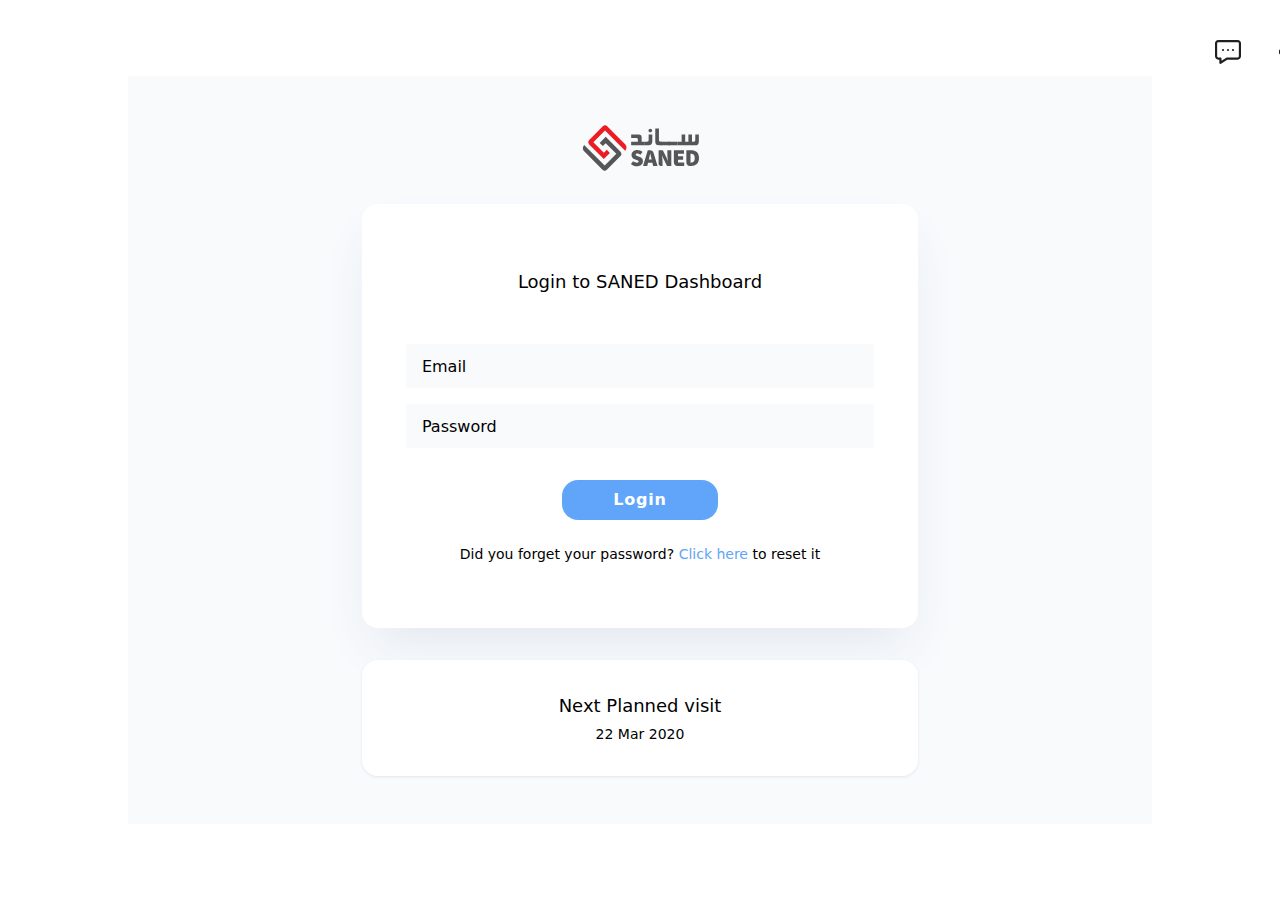
==== login.html @ cef9ca02 "first push" ====
<!DOCTYPE html>
<html lang="en">

<head>
  <meta name="description" content="Webpage description goes here" />
  <meta charset="utf-8">
  <title>SANED</title>
  <meta name="viewport" content="width=device-width, initial-scale=1">
  <meta name="author" content="">
  <link rel="stylesheet" href="css/styles.css">
  <script src=""></script>
</head>

<body>
  <main class="h-screen w-full">
    <div class="absolute sm:inset-8 top-2 right-2 container text-right flex justify-end sm:gap-6 gap-4 h-max">
        <div>
          <a href="#" class="hover:shadow hover:bg-slate-100 rounded-full w-10 h-10 flex items-center justify-center transition-all duration-200 group">
            <img src="./assets/images/ic-chat.svg" class="w-8 h-8 group-hover:w-7 transition-all duration-200"/>
          </a>
        </div>
        <div>
          <a href="#" class="hover:shadow hover:bg-slate-100 rounded-full w-10 h-10 flex items-center justify-center transition-all duration-200 group">
            <img src="./assets/images/ic-settings.svg" class="w-8 h-8 group-hover:w-7 transition-all duration-200"/>
          </a>
        </div>
    </div>
    <div class="flex items-center justify-center h-full">
      <div class="max-w-5xl container m-auto">
        <div class="bg-slate-50 sm:p-12 flex flex-col items-center justify-center sm:mt-0 py-16">
            <div>
              <img src="./assets/images/logo.svg" class="h-12 m-auto"/>
            </div>
            <div class="shadow-2xl shadow-slate-200 lg:w-[60%] w-[85%] rounded-2xl sm:px-8 px-4 py-16 mt-8 bg-white">
                <div class="text-center">
                  <h4 class="font-light text-lg">Login to SANED Dashboard</h4>
                </div>
                <div class="mt-12 w-[95%] m-auto">
                <div class="mb-4">
                  <input type="email" required placeholder="Email" class="w-full bg-gray-50 hover:bg-gray-100 transition-all duration-100 py-2 px-4 h-11 text-black placeholder:text-black" />
                </div>
                <div class="mb-4">
                  <input type="email" required placeholder="Password" class="w-full bg-gray-50 hover:bg-gray-100 transition-all duration-100 py-2 px-4 h-11 text-black placeholder:text-black" />
                </div>
                <div class="mt-8 text-center">
                  <button class="bg-blue-400 hover:bg-blue-500 transition-all duration-100 text-white font-semibold tracking-wider py-2 px-4 w-[156px] rounded-2xl">
                    Login
                  </button>
                </div>
                <div class="text-center mt-6">
                  <p class="font-light text-sm">Did you forget your password? <a href="" class="text-blue-400 font-normal hover:underline transition-all duration-100">Click here</a> to reset it</p>
                </div>
              </div>
            </div>
            <div class="shadow shadow-slate-200 lg:w-[60%] w-[80%] rounded-2xl p-8 mt-8 bg-white text-center">
                <h2 class="text-lg font-medium">Next Planned visit</h2>
                <p class="text-sm font-light mt-1">22 Mar 2020</p>
            </div>
        </div>
      </div>
    </div>
</main>

<script>
</script>

</body>
</html>
---- css/styles.css ----
/*
! tailwindcss v3.3.3 | MIT License | https://tailwindcss.com
*/

/*
1. Prevent padding and border from affecting element width. (https://github.com/mozdevs/cssremedy/issues/4)
2. Allow adding a border to an element by just adding a border-width. (https://github.com/tailwindcss/tailwindcss/pull/116)
*/

*,
::before,
::after {
  box-sizing: border-box;
  /* 1 */
  border-width: 0;
  /* 2 */
  border-style: solid;
  /* 2 */
  border-color: #e5e7eb;
  /* 2 */
}

::before,
::after {
  --tw-content: '';
}

/*
1. Use a consistent sensible line-height in all browsers.
2. Prevent adjustments of font size after orientation changes in iOS.
3. Use a more readable tab size.
4. Use the user's configured `sans` font-family by default.
5. Use the user's configured `sans` font-feature-settings by default.
6. Use the user's configured `sans` font-variation-settings by default.
*/

html {
  line-height: 1.5;
  /* 1 */
  -webkit-text-size-adjust: 100%;
  /* 2 */
  -moz-tab-size: 4;
  /* 3 */
  -o-tab-size: 4;
     tab-size: 4;
  /* 3 */
  font-family: ui-sans-serif, system-ui, -apple-system, BlinkMacSystemFont, "Segoe UI", Roboto, "Helvetica Neue", Arial, "Noto Sans", sans-serif, "Apple Color Emoji", "Segoe UI Emoji", "Segoe UI Symbol", "Noto Color Emoji";
  /* 4 */
  font-feature-settings: normal;
  /* 5 */
  font-variation-settings: normal;
  /* 6 */
}

/*
1. Remove the margin in all browsers.
2. Inherit line-height from `html` so users can set them as a class directly on the `html` element.
*/

body {
  margin: 0;
  /* 1 */
  line-height: inherit;
  /* 2 */
}

/*
1. Add the correct height in Firefox.
2. Correct the inheritance of border color in Firefox. (https://bugzilla.mozilla.org/show_bug.cgi?id=190655)
3. Ensure horizontal rules are visible by default.
*/

hr {
  height: 0;
  /* 1 */
  color: inherit;
  /* 2 */
  border-top-width: 1px;
  /* 3 */
}

/*
Add the correct text decoration in Chrome, Edge, and Safari.
*/

abbr:where([title]) {
  -webkit-text-decoration: underline dotted;
          text-decoration: underline dotted;
}

/*
Remove the default font size and weight for headings.
*/

h1,
h2,
h3,
h4,
h5,
h6 {
  font-size: inherit;
  font-weight: inherit;
}

/*
Reset links to optimize for opt-in styling instead of opt-out.
*/

a {
  color: inherit;
  text-decoration: inherit;
}

/*
Add the correct font weight in Edge and Safari.
*/

b,
strong {
  font-weight: bolder;
}

/*
1. Use the user's configured `mono` font family by default.
2. Correct the odd `em` font sizing in all browsers.
*/

code,
kbd,
samp,
pre {
  font-family: ui-monospace, SFMono-Regular, Menlo, Monaco, Consolas, "Liberation Mono", "Courier New", monospace;
  /* 1 */
  font-size: 1em;
  /* 2 */
}

/*
Add the correct font size in all browsers.
*/

small {
  font-size: 80%;
}

/*
Prevent `sub` and `sup` elements from affecting the line height in all browsers.
*/

sub,
sup {
  font-size: 75%;
  line-height: 0;
  position: relative;
  vertical-align: baseline;
}

sub {
  bottom: -0.25em;
}

sup {
  top: -0.5em;
}

/*
1. Remove text indentation from table contents in Chrome and Safari. (https://bugs.chromium.org/p/chromium/issues/detail?id=999088, https://bugs.webkit.org/show_bug.cgi?id=201297)
2. Correct table border color inheritance in all Chrome and Safari. (https://bugs.chromium.org/p/chromium/issues/detail?id=935729, https://bugs.webkit.org/show_bug.cgi?id=195016)
3. Remove gaps between table borders by default.
*/

table {
  text-indent: 0;
  /* 1 */
  border-color: inherit;
  /* 2 */
  border-collapse: collapse;
  /* 3 */
}

/*
1. Change the font styles in all browsers.
2. Remove the margin in Firefox and Safari.
3. Remove default padding in all browsers.
*/

button,
input,
optgroup,
select,
textarea {
  font-family: inherit;
  /* 1 */
  font-feature-settings: inherit;
  /* 1 */
  font-variation-settings: inherit;
  /* 1 */
  font-size: 100%;
  /* 1 */
  font-weight: inherit;
  /* 1 */
  line-height: inherit;
  /* 1 */
  color: inherit;
  /* 1 */
  margin: 0;
  /* 2 */
  padding: 0;
  /* 3 */
}

/*
Remove the inheritance of text transform in Edge and Firefox.
*/

button,
select {
  text-transform: none;
}

/*
1. Correct the inability to style clickable types in iOS and Safari.
2. Remove default button styles.
*/

button,
[type='button'],
[type='reset'],
[type='submit'] {
  -webkit-appearance: button;
  /* 1 */
  background-color: transparent;
  /* 2 */
  background-image: none;
  /* 2 */
}

/*
Use the modern Firefox focus style for all focusable elements.
*/

:-moz-focusring {
  outline: auto;
}

/*
Remove the additional `:invalid` styles in Firefox. (https://github.com/mozilla/gecko-dev/blob/2f9eacd9d3d995c937b4251a5557d95d494c9be1/layout/style/res/forms.css#L728-L737)
*/

:-moz-ui-invalid {
  box-shadow: none;
}

/*
Add the correct vertical alignment in Chrome and Firefox.
*/

progress {
  vertical-align: baseline;
}

/*
Correct the cursor style of increment and decrement buttons in Safari.
*/

::-webkit-inner-spin-button,
::-webkit-outer-spin-button {
  height: auto;
}

/*
1. Correct the odd appearance in Chrome and Safari.
2. Correct the outline style in Safari.
*/

[type='search'] {
  -webkit-appearance: textfield;
  /* 1 */
  outline-offset: -2px;
  /* 2 */
}

/*
Remove the inner padding in Chrome and Safari on macOS.
*/

::-webkit-search-decoration {
  -webkit-appearance: none;
}

/*
1. Correct the inability to style clickable types in iOS and Safari.
2. Change font properties to `inherit` in Safari.
*/

::-webkit-file-upload-button {
  -webkit-appearance: button;
  /* 1 */
  font: inherit;
  /* 2 */
}

/*
Add the correct display in Chrome and Safari.
*/

summary {
  display: list-item;
}

/*
Removes the default spacing and border for appropriate elements.
*/

blockquote,
dl,
dd,
h1,
h2,
h3,
h4,
h5,
h6,
hr,
figure,
p,
pre {
  margin: 0;
}

fieldset {
  margin: 0;
  padding: 0;
}

legend {
  padding: 0;
}

ol,
ul,
menu {
  list-style: none;
  margin: 0;
  padding: 0;
}

/*
Reset default styling for dialogs.
*/

dialog {
  padding: 0;
}

/*
Prevent resizing textareas horizontally by default.
*/

textarea {
  resize: vertical;
}

/*
1. Reset the default placeholder opacity in Firefox. (https://github.com/tailwindlabs/tailwindcss/issues/3300)
2. Set the default placeholder color to the user's configured gray 400 color.
*/

input::-moz-placeholder, textarea::-moz-placeholder {
  opacity: 1;
  /* 1 */
  color: #9ca3af;
  /* 2 */
}

input::placeholder,
textarea::placeholder {
  opacity: 1;
  /* 1 */
  color: #9ca3af;
  /* 2 */
}

/*
Set the default cursor for buttons.
*/

button,
[role="button"] {
  cursor: pointer;
}

/*
Make sure disabled buttons don't get the pointer cursor.
*/

:disabled {
  cursor: default;
}

/*
1. Make replaced elements `display: block` by default. (https://github.com/mozdevs/cssremedy/issues/14)
2. Add `vertical-align: middle` to align replaced elements more sensibly by default. (https://github.com/jensimmons/cssremedy/issues/14#issuecomment-634934210)
   This can trigger a poorly considered lint error in some tools but is included by design.
*/

img,
svg,
video,
canvas,
audio,
iframe,
embed,
object {
  display: block;
  /* 1 */
  vertical-align: middle;
  /* 2 */
}

/*
Constrain images and videos to the parent width and preserve their intrinsic aspect ratio. (https://github.com/mozdevs/cssremedy/issues/14)
*/

img,
video {
  max-width: 100%;
  height: auto;
}

/* Make elements with the HTML hidden attribute stay hidden by default */

[hidden] {
  display: none;
}

*, ::before, ::after {
  --tw-border-spacing-x: 0;
  --tw-border-spacing-y: 0;
  --tw-translate-x: 0;
  --tw-translate-y: 0;
  --tw-rotate: 0;
  --tw-skew-x: 0;
  --tw-skew-y: 0;
  --tw-scale-x: 1;
  --tw-scale-y: 1;
  --tw-pan-x:  ;
  --tw-pan-y:  ;
  --tw-pinch-zoom:  ;
  --tw-scroll-snap-strictness: proximity;
  --tw-gradient-from-position:  ;
  --tw-gradient-via-position:  ;
  --tw-gradient-to-position:  ;
  --tw-ordinal:  ;
  --tw-slashed-zero:  ;
  --tw-numeric-figure:  ;
  --tw-numeric-spacing:  ;
  --tw-numeric-fraction:  ;
  --tw-ring-inset:  ;
  --tw-ring-offset-width: 0px;
  --tw-ring-offset-color: #fff;
  --tw-ring-color: rgb(59 130 246 / 0.5);
  --tw-ring-offset-shadow: 0 0 #0000;
  --tw-ring-shadow: 0 0 #0000;
  --tw-shadow: 0 0 #0000;
  --tw-shadow-colored: 0 0 #0000;
  --tw-blur:  ;
  --tw-brightness:  ;
  --tw-contrast:  ;
  --tw-grayscale:  ;
  --tw-hue-rotate:  ;
  --tw-invert:  ;
  --tw-saturate:  ;
  --tw-sepia:  ;
  --tw-drop-shadow:  ;
  --tw-backdrop-blur:  ;
  --tw-backdrop-brightness:  ;
  --tw-backdrop-contrast:  ;
  --tw-backdrop-grayscale:  ;
  --tw-backdrop-hue-rotate:  ;
  --tw-backdrop-invert:  ;
  --tw-backdrop-opacity:  ;
  --tw-backdrop-saturate:  ;
  --tw-backdrop-sepia:  ;
}

::backdrop {
  --tw-border-spacing-x: 0;
  --tw-border-spacing-y: 0;
  --tw-translate-x: 0;
  --tw-translate-y: 0;
  --tw-rotate: 0;
  --tw-skew-x: 0;
  --tw-skew-y: 0;
  --tw-scale-x: 1;
  --tw-scale-y: 1;
  --tw-pan-x:  ;
  --tw-pan-y:  ;
  --tw-pinch-zoom:  ;
  --tw-scroll-snap-strictness: proximity;
  --tw-gradient-from-position:  ;
  --tw-gradient-via-position:  ;
  --tw-gradient-to-position:  ;
  --tw-ordinal:  ;
  --tw-slashed-zero:  ;
  --tw-numeric-figure:  ;
  --tw-numeric-spacing:  ;
  --tw-numeric-fraction:  ;
  --tw-ring-inset:  ;
  --tw-ring-offset-width: 0px;
  --tw-ring-offset-color: #fff;
  --tw-ring-color: rgb(59 130 246 / 0.5);
  --tw-ring-offset-shadow: 0 0 #0000;
  --tw-ring-shadow: 0 0 #0000;
  --tw-shadow: 0 0 #0000;
  --tw-shadow-colored: 0 0 #0000;
  --tw-blur:  ;
  --tw-brightness:  ;
  --tw-contrast:  ;
  --tw-grayscale:  ;
  --tw-hue-rotate:  ;
  --tw-invert:  ;
  --tw-saturate:  ;
  --tw-sepia:  ;
  --tw-drop-shadow:  ;
  --tw-backdrop-blur:  ;
  --tw-backdrop-brightness:  ;
  --tw-backdrop-contrast:  ;
  --tw-backdrop-grayscale:  ;
  --tw-backdrop-hue-rotate:  ;
  --tw-backdrop-invert:  ;
  --tw-backdrop-opacity:  ;
  --tw-backdrop-saturate:  ;
  --tw-backdrop-sepia:  ;
}

.container {
  width: 100%;
}

@media (min-width: 640px) {
  .container {
    max-width: 640px;
  }
}

@media (min-width: 768px) {
  .container {
    max-width: 768px;
  }
}

@media (min-width: 1024px) {
  .container {
    max-width: 1024px;
  }
}

@media (min-width: 1280px) {
  .container {
    max-width: 1280px;
  }
}

@media (min-width: 1536px) {
  .container {
    max-width: 1536px;
  }
}

.sr-only {
  position: absolute;
  width: 1px;
  height: 1px;
  padding: 0;
  margin: -1px;
  overflow: hidden;
  clip: rect(0, 0, 0, 0);
  white-space: nowrap;
  border-width: 0;
}

.static {
  position: static;
}

.fixed {
  position: fixed;
}

.absolute {
  position: absolute;
}

.inset-8 {
  inset: 2rem;
}

.inset-0 {
  inset: 0px;
}

.left-0 {
  left: 0px;
}

.top-0 {
  top: 0px;
}

.top-16 {
  top: 4rem;
}

.left-2 {
  left: 0.5rem;
}

.top-4 {
  top: 1rem;
}

.right-2 {
  right: 0.5rem;
}

.top-8 {
  top: 2rem;
}

.top-2 {
  top: 0.5rem;
}

.z-40 {
  z-index: 40;
}

.m-auto {
  margin: auto;
}

.my-1 {
  margin-top: 0.25rem;
  margin-bottom: 0.25rem;
}

.mb-4 {
  margin-bottom: 1rem;
}

.ml-16 {
  margin-left: 4rem;
}

.ml-3 {
  margin-left: 0.75rem;
}

.ml-6 {
  margin-left: 1.5rem;
}

.ml-64 {
  margin-left: 16rem;
}

.ml-8 {
  margin-left: 2rem;
}

.mt-1 {
  margin-top: 0.25rem;
}

.mt-12 {
  margin-top: 3rem;
}

.mt-4 {
  margin-top: 1rem;
}

.mt-6 {
  margin-top: 1.5rem;
}

.mt-8 {
  margin-top: 2rem;
}

.ml-4 {
  margin-left: 1rem;
}

.mr-4 {
  margin-right: 1rem;
}

.mr-2 {
  margin-right: 0.5rem;
}

.flex {
  display: flex;
}

.grid {
  display: grid;
}

.hidden {
  display: none;
}

.h-10 {
  height: 2.5rem;
}

.h-11 {
  height: 2.75rem;
}

.h-12 {
  height: 3rem;
}

.h-14 {
  height: 3.5rem;
}

.h-16 {
  height: 4rem;
}

.h-3 {
  height: 0.75rem;
}

.h-3\.5 {
  height: 0.875rem;
}

.h-56 {
  height: 14rem;
}

.h-6 {
  height: 1.5rem;
}

.h-8 {
  height: 2rem;
}

.h-96 {
  height: 24rem;
}

.h-full {
  height: 100%;
}

.h-max {
  height: -moz-max-content;
  height: max-content;
}

.h-screen {
  height: 100vh;
}

.w-10 {
  width: 2.5rem;
}

.w-12 {
  width: 3rem;
}

.w-3 {
  width: 0.75rem;
}

.w-3\.5 {
  width: 0.875rem;
}

.w-6 {
  width: 1.5rem;
}

.w-64 {
  width: 16rem;
}

.w-8 {
  width: 2rem;
}

.w-\[156px\] {
  width: 156px;
}

.w-\[80\%\] {
  width: 80%;
}

.w-\[90\%\] {
  width: 90%;
}

.w-full {
  width: 100%;
}

.w-\[85\%\] {
  width: 85%;
}

.w-\[95\%\] {
  width: 95%;
}

.max-w-5xl {
  max-width: 64rem;
}

.grid-cols-2 {
  grid-template-columns: repeat(2, minmax(0, 1fr));
}

.grid-cols-3 {
  grid-template-columns: repeat(3, minmax(0, 1fr));
}

.grid-cols-1 {
  grid-template-columns: repeat(1, minmax(0, 1fr));
}

.flex-row {
  flex-direction: row;
}

.flex-col {
  flex-direction: column;
}

.items-center {
  align-items: center;
}

.justify-end {
  justify-content: flex-end;
}

.justify-center {
  justify-content: center;
}

.justify-between {
  justify-content: space-between;
}

.gap-4 {
  gap: 1rem;
}

.gap-6 {
  gap: 1.5rem;
}

.space-x-4 > :not([hidden]) ~ :not([hidden]) {
  --tw-space-x-reverse: 0;
  margin-right: calc(1rem * var(--tw-space-x-reverse));
  margin-left: calc(1rem * calc(1 - var(--tw-space-x-reverse)));
}

.space-y-2 > :not([hidden]) ~ :not([hidden]) {
  --tw-space-y-reverse: 0;
  margin-top: calc(0.5rem * calc(1 - var(--tw-space-y-reverse)));
  margin-bottom: calc(0.5rem * var(--tw-space-y-reverse));
}

.space-x-2 > :not([hidden]) ~ :not([hidden]) {
  --tw-space-x-reverse: 0;
  margin-right: calc(0.5rem * var(--tw-space-x-reverse));
  margin-left: calc(0.5rem * calc(1 - var(--tw-space-x-reverse)));
}

.space-x-1 > :not([hidden]) ~ :not([hidden]) {
  --tw-space-x-reverse: 0;
  margin-right: calc(0.25rem * var(--tw-space-x-reverse));
  margin-left: calc(0.25rem * calc(1 - var(--tw-space-x-reverse)));
}

.overflow-y-auto {
  overflow-y: auto;
}

.overflow-x-hidden {
  overflow-x: hidden;
}

.rounded {
  border-radius: 0.25rem;
}

.rounded-2xl {
  border-radius: 1rem;
}

.rounded-full {
  border-radius: 9999px;
}

.rounded-lg {
  border-radius: 0.5rem;
}

.border-2 {
  border-width: 2px;
}

.border-dashed {
  border-style: dashed;
}

.border-gray-200 {
  --tw-border-opacity: 1;
  border-color: rgb(229 231 235 / var(--tw-border-opacity));
}

.bg-blue-400 {
  --tw-bg-opacity: 1;
  background-color: rgb(96 165 250 / var(--tw-bg-opacity));
}

.bg-gray-100 {
  --tw-bg-opacity: 1;
  background-color: rgb(243 244 246 / var(--tw-bg-opacity));
}

.bg-gray-50 {
  --tw-bg-opacity: 1;
  background-color: rgb(249 250 251 / var(--tw-bg-opacity));
}

.bg-slate-50 {
  --tw-bg-opacity: 1;
  background-color: rgb(248 250 252 / var(--tw-bg-opacity));
}

.bg-white {
  --tw-bg-opacity: 1;
  background-color: rgb(255 255 255 / var(--tw-bg-opacity));
}

.p-12 {
  padding: 3rem;
}

.p-2 {
  padding: 0.5rem;
}

.p-4 {
  padding: 1rem;
}

.p-8 {
  padding: 2rem;
}

.px-3 {
  padding-left: 0.75rem;
  padding-right: 0.75rem;
}

.px-4 {
  padding-left: 1rem;
  padding-right: 1rem;
}

.py-16 {
  padding-top: 4rem;
  padding-bottom: 4rem;
}

.py-2 {
  padding-top: 0.5rem;
  padding-bottom: 0.5rem;
}

.py-4 {
  padding-top: 1rem;
  padding-bottom: 1rem;
}

.pl-2 {
  padding-left: 0.5rem;
}

.pl-8 {
  padding-left: 2rem;
}

.pt-16 {
  padding-top: 4rem;
}

.pt-4 {
  padding-top: 1rem;
}

.pt-12 {
  padding-top: 3rem;
}

.text-center {
  text-align: center;
}

.text-right {
  text-align: right;
}

.text-2xl {
  font-size: 1.5rem;
  line-height: 2rem;
}

.text-lg {
  font-size: 1.125rem;
  line-height: 1.75rem;
}

.text-sm {
  font-size: 0.875rem;
  line-height: 1.25rem;
}

.font-light {
  font-weight: 300;
}

.font-medium {
  font-weight: 500;
}

.font-normal {
  font-weight: 400;
}

.font-semibold {
  font-weight: 600;
}

.tracking-wider {
  letter-spacing: 0.05em;
}

.text-black {
  --tw-text-opacity: 1;
  color: rgb(0 0 0 / var(--tw-text-opacity));
}

.text-blue-400 {
  --tw-text-opacity: 1;
  color: rgb(96 165 250 / var(--tw-text-opacity));
}

.text-gray-400 {
  --tw-text-opacity: 1;
  color: rgb(156 163 175 / var(--tw-text-opacity));
}

.text-gray-500 {
  --tw-text-opacity: 1;
  color: rgb(107 114 128 / var(--tw-text-opacity));
}

.text-gray-900 {
  --tw-text-opacity: 1;
  color: rgb(17 24 39 / var(--tw-text-opacity));
}

.text-secondary {
  --tw-text-opacity: 1;
  color: rgb(244 184 96 / var(--tw-text-opacity));
}

.text-white {
  --tw-text-opacity: 1;
  color: rgb(255 255 255 / var(--tw-text-opacity));
}

.shadow {
  --tw-shadow: 0 1px 3px 0 rgb(0 0 0 / 0.1), 0 1px 2px -1px rgb(0 0 0 / 0.1);
  --tw-shadow-colored: 0 1px 3px 0 var(--tw-shadow-color), 0 1px 2px -1px var(--tw-shadow-color);
  box-shadow: var(--tw-ring-offset-shadow, 0 0 #0000), var(--tw-ring-shadow, 0 0 #0000), var(--tw-shadow);
}

.shadow-2xl {
  --tw-shadow: 0 25px 50px -12px rgb(0 0 0 / 0.25);
  --tw-shadow-colored: 0 25px 50px -12px var(--tw-shadow-color);
  box-shadow: var(--tw-ring-offset-shadow, 0 0 #0000), var(--tw-ring-shadow, 0 0 #0000), var(--tw-shadow);
}

.shadow-\[2px_2px_2px_0_rgba\(0\2c 0\2c 0\2c 0\.13\)\] {
  --tw-shadow: 2px 2px 2px 0 rgba(0,0,0,0.13);
  --tw-shadow-colored: 2px 2px 2px 0 var(--tw-shadow-color);
  box-shadow: var(--tw-ring-offset-shadow, 0 0 #0000), var(--tw-ring-shadow, 0 0 #0000), var(--tw-shadow);
}

.shadow-slate-200 {
  --tw-shadow-color: #e2e8f0;
  --tw-shadow: var(--tw-shadow-colored);
}

.transition {
  transition-property: color, background-color, border-color, text-decoration-color, fill, stroke, opacity, box-shadow, transform, filter, -webkit-backdrop-filter;
  transition-property: color, background-color, border-color, text-decoration-color, fill, stroke, opacity, box-shadow, transform, filter, backdrop-filter;
  transition-property: color, background-color, border-color, text-decoration-color, fill, stroke, opacity, box-shadow, transform, filter, backdrop-filter, -webkit-backdrop-filter;
  transition-timing-function: cubic-bezier(0.4, 0, 0.2, 1);
  transition-duration: 150ms;
}

.transition-all {
  transition-property: all;
  transition-timing-function: cubic-bezier(0.4, 0, 0.2, 1);
  transition-duration: 150ms;
}

.duration-100 {
  transition-duration: 100ms;
}

.duration-200 {
  transition-duration: 200ms;
}

.duration-300 {
  transition-duration: 300ms;
}

.duration-75 {
  transition-duration: 75ms;
}

.ease-in-out {
  transition-timing-function: cubic-bezier(0.4, 0, 0.2, 1);
}

.placeholder\:text-black::-moz-placeholder {
  --tw-text-opacity: 1;
  color: rgb(0 0 0 / var(--tw-text-opacity));
}

.placeholder\:text-black::placeholder {
  --tw-text-opacity: 1;
  color: rgb(0 0 0 / var(--tw-text-opacity));
}

.hover\:bg-blue-500:hover {
  --tw-bg-opacity: 1;
  background-color: rgb(59 130 246 / var(--tw-bg-opacity));
}

.hover\:bg-gray-100:hover {
  --tw-bg-opacity: 1;
  background-color: rgb(243 244 246 / var(--tw-bg-opacity));
}

.hover\:bg-slate-100:hover {
  --tw-bg-opacity: 1;
  background-color: rgb(241 245 249 / var(--tw-bg-opacity));
}

.hover\:underline:hover {
  text-decoration-line: underline;
}

.hover\:shadow:hover {
  --tw-shadow: 0 1px 3px 0 rgb(0 0 0 / 0.1), 0 1px 2px -1px rgb(0 0 0 / 0.1);
  --tw-shadow-colored: 0 1px 3px 0 var(--tw-shadow-color), 0 1px 2px -1px var(--tw-shadow-color);
  box-shadow: var(--tw-ring-offset-shadow, 0 0 #0000), var(--tw-ring-shadow, 0 0 #0000), var(--tw-shadow);
}

.focus\:outline-none:focus {
  outline: 2px solid transparent;
  outline-offset: 2px;
}

.focus\:ring-2:focus {
  --tw-ring-offset-shadow: var(--tw-ring-inset) 0 0 0 var(--tw-ring-offset-width) var(--tw-ring-offset-color);
  --tw-ring-shadow: var(--tw-ring-inset) 0 0 0 calc(2px + var(--tw-ring-offset-width)) var(--tw-ring-color);
  box-shadow: var(--tw-ring-offset-shadow), var(--tw-ring-shadow), var(--tw-shadow, 0 0 #0000);
}

.focus\:ring-gray-200:focus {
  --tw-ring-opacity: 1;
  --tw-ring-color: rgb(229 231 235 / var(--tw-ring-opacity));
}

.group:hover .group-hover\:w-7 {
  width: 1.75rem;
}

.group:hover .group-hover\:text-theme {
  --tw-text-opacity: 1;
  color: rgb(236 28 36 / var(--tw-text-opacity));
}

@media (prefers-color-scheme: dark) {
  .dark\:border-gray-700 {
    --tw-border-opacity: 1;
    border-color: rgb(55 65 81 / var(--tw-border-opacity));
  }

  .dark\:bg-gray-800 {
    --tw-bg-opacity: 1;
    background-color: rgb(31 41 55 / var(--tw-bg-opacity));
  }

  .dark\:text-gray-400 {
    --tw-text-opacity: 1;
    color: rgb(156 163 175 / var(--tw-text-opacity));
  }

  .dark\:text-gray-500 {
    --tw-text-opacity: 1;
    color: rgb(107 114 128 / var(--tw-text-opacity));
  }

  .dark\:text-white {
    --tw-text-opacity: 1;
    color: rgb(255 255 255 / var(--tw-text-opacity));
  }

  .dark\:hover\:bg-gray-700:hover {
    --tw-bg-opacity: 1;
    background-color: rgb(55 65 81 / var(--tw-bg-opacity));
  }

  .dark\:focus\:ring-gray-600:focus {
    --tw-ring-opacity: 1;
    --tw-ring-color: rgb(75 85 99 / var(--tw-ring-opacity));
  }
}

@media (min-width: 640px) {
  .sm\:visible {
    visibility: visible;
  }

  .sm\:inset-8 {
    inset: 2rem;
  }

  .sm\:mt-0 {
    margin-top: 0px;
  }

  .sm\:ml-8 {
    margin-left: 2rem;
  }

  .sm\:mr-0 {
    margin-right: 0px;
  }

  .sm\:ml-16 {
    margin-left: 4rem;
  }

  .sm\:ml-64 {
    margin-left: 16rem;
  }

  .sm\:block {
    display: block;
  }

  .sm\:flex {
    display: flex;
  }

  .sm\:h-14 {
    height: 3.5rem;
  }

  .sm\:h-12 {
    height: 3rem;
  }

  .sm\:w-12 {
    width: 3rem;
  }

  .sm\:grid-cols-3 {
    grid-template-columns: repeat(3, minmax(0, 1fr));
  }

  .sm\:gap-6 {
    gap: 1.5rem;
  }

  .sm\:space-x-4 > :not([hidden]) ~ :not([hidden]) {
    --tw-space-x-reverse: 0;
    margin-right: calc(1rem * var(--tw-space-x-reverse));
    margin-left: calc(1rem * calc(1 - var(--tw-space-x-reverse)));
  }

  .sm\:p-12 {
    padding: 3rem;
  }

  .sm\:px-8 {
    padding-left: 2rem;
    padding-right: 2rem;
  }

  .sm\:pt-0 {
    padding-top: 0px;
  }

  .sm\:pl-8 {
    padding-left: 2rem;
  }
}

@media (min-width: 1024px) {
  .lg\:w-\[60\%\] {
    width: 60%;
  }

  .lg\:px-8 {
    padding-left: 2rem;
    padding-right: 2rem;
  }
}
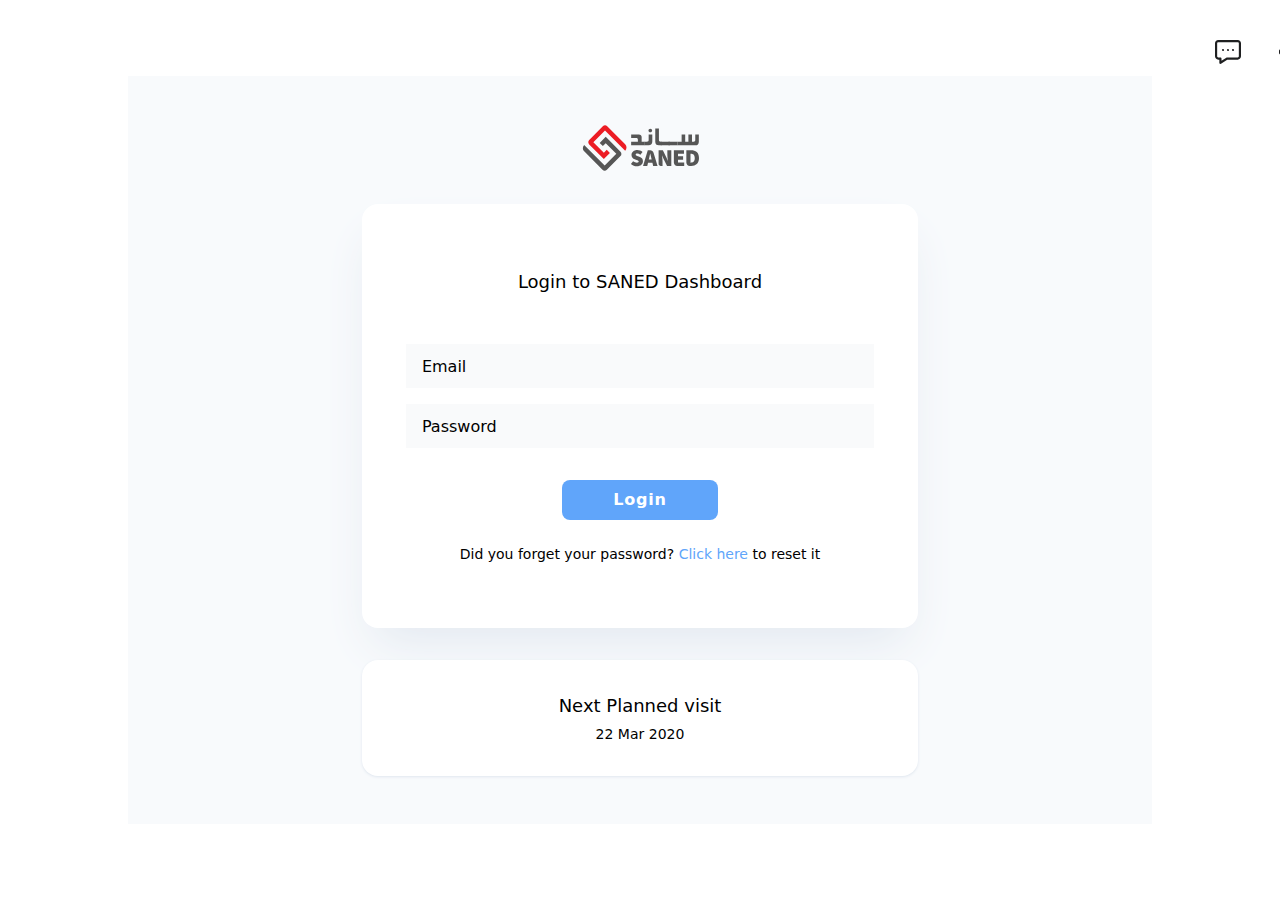
==== commit 2c893761: "Update login.html" ====
--- a/login.html
+++ b/login.html
@@ -2,7 +2,7 @@
 <html lang="en">
 
 <head>
-  <meta name="description" content="Webpage description goes here" />
+  <meta name="description" content="" />
   <meta charset="utf-8">
   <title>SANED</title>
   <meta name="viewport" content="width=device-width, initial-scale=1">
@@ -40,10 +40,10 @@
                   <input type="email" required placeholder="Email" class="w-full bg-gray-50 hover:bg-gray-100 transition-all duration-100 py-2 px-4 h-11 text-black placeholder:text-black" />
                 </div>
                 <div class="mb-4">
-                  <input type="email" required placeholder="Password" class="w-full bg-gray-50 hover:bg-gray-100 transition-all duration-100 py-2 px-4 h-11 text-black placeholder:text-black" />
+                  <input type="password" required placeholder="Password" class="w-full bg-gray-50 hover:bg-gray-100 transition-all duration-100 py-2 px-4 h-11 text-black placeholder:text-black" />
                 </div>
                 <div class="mt-8 text-center">
-                  <button class="bg-blue-400 hover:bg-blue-500 transition-all duration-100 text-white font-semibold tracking-wider py-2 px-4 w-[156px] rounded-2xl">
+                  <button class="bg-blue-400 hover:bg-blue-500 transition-all duration-100 text-white font-semibold tracking-wider py-2 px-4 w-[156px] rounded-lg">
                     Login
                   </button>
                 </div>
@@ -65,4 +65,4 @@
 </script>
 
 </body>
-</html>+</html>
